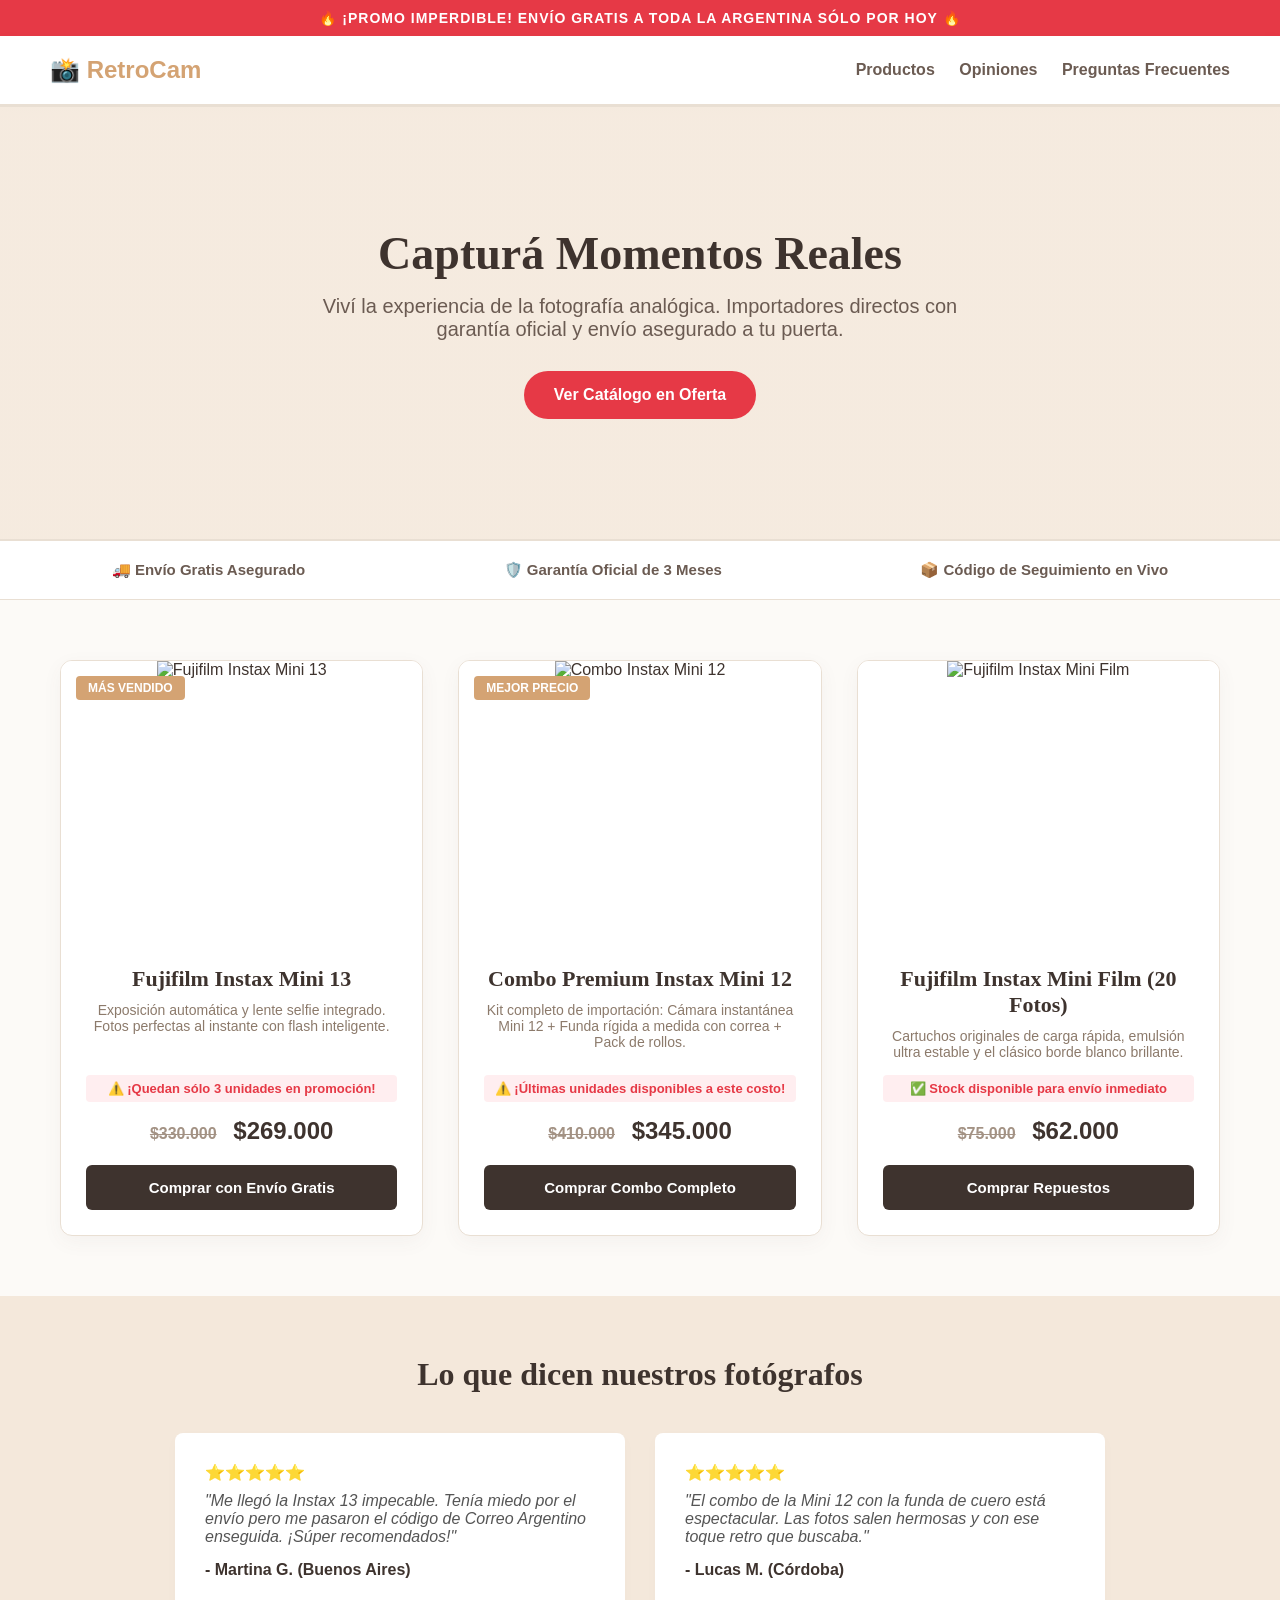
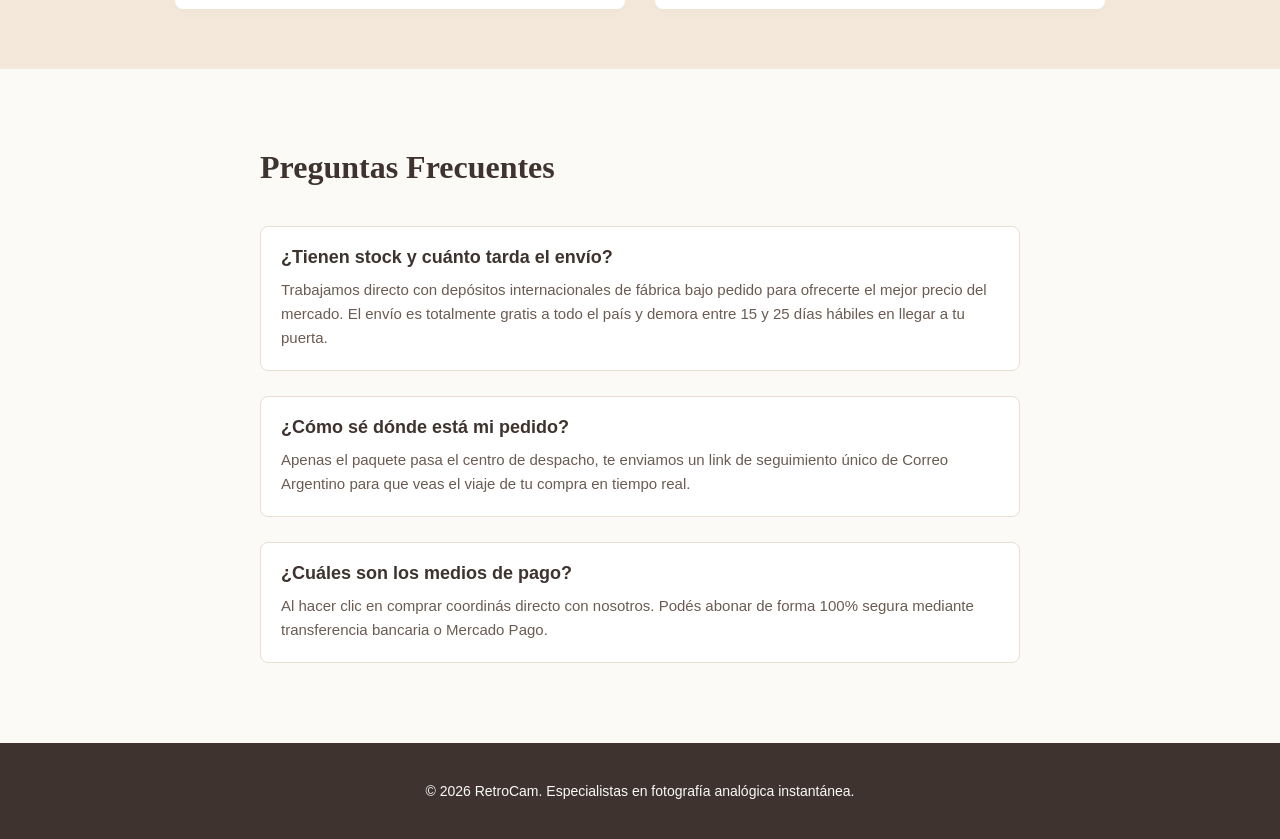
==== index.html @ 463f0b01 "Rename index.html.html to index.html" ====
<!DOCTYPE html>
<html lang="es">
<head>
    <meta charset="UTF-8">
    <meta name="viewport" content="width=device-width, initial-scale=1.0">
    <title>RetroCam | Tienda Oficial de Fotografía Instantánea</title>
    <link rel="stylesheet" href="estilos.css">
</head>
<body>

    <div class="barra-alerta">
        🔥 ¡PROMO IMPERDIBLE! ENVÍO GRATIS A TODA LA ARGENTINA SÓLO POR HOY 🔥
    </div>

    <header>
        <div class="logo">📸 RetroCam</div>
        <nav>
            <a href="#productos">Productos</a>
            <a href="#testimonios">Opiniones</a>
            <a href="#faq">Preguntas Frecuentes</a>
        </nav>
    </header>

    <section class="hero">
        <h1>Capturá Momentos Reales</h1>
        <p>Viví la experiencia de la fotografía analógica. Importadores directos con garantía oficial y envío asegurado a tu puerta.</p>
        <a href="#productos" class="btn-hero">Ver Catálogo en Oferta</a>
    </section>

    <section class="garantias">
        <div class="garantia-item">🚚 <span>Envío Gratis Asegurado</span></div>
        <div class="garantia-item">🛡️ <span>Garantía Oficial de 3 Meses</span></div>
        <div class="garantia-item">📦 <span>Código de Seguimiento en Vivo</span></div>
    </section>

    <main class="contenedor-productos" id="productos">
        
        <div class="tarjeta-producto">
            <div class="etiqueta-oferta">MÁS VENDIDO</div>
            <div class="imagen-producto">
                <img src="http://googleusercontent.com/shopping_content/6636636777236952413" alt="Fujifilm Instax Mini 13">
            </div>
            <div class="info-producto">
                <h3>Fujifilm Instax Mini 13</h3>
                <p class="descripcion">Exposición automática y lente selfie integrado. Fotos perfectas al instante con flash inteligente.</p>
                <div class="alerta-stock">⚠️ ¡Quedan sólo 3 unidades en promoción!</div>
                <p class="precio"><span class="precio-antes">$330.000</span> $269.000</p>
                <button class="btn-comprar">Comprar con Envío Gratis</button>
            </div>
        </div>

        <div class="tarjeta-producto">
            <div class="etiqueta-oferta">MEJOR PRECIO</div>
            <div class="imagen-producto">
                <img src="http://googleusercontent.com/shopping_content/6636636777236951087" alt="Combo Instax Mini 12">
            </div>
            <div class="info-producto">
                <h3>Combo Premium Instax Mini 12</h3>
                <p class="descripcion">Kit completo de importación: Cámara instantánea Mini 12 + Funda rígida a medida con correa + Pack de rollos.</p>
                <div class="alerta-stock">⚠️ ¡Últimas unidades disponibles a este costo!</div>
                <p class="precio"><span class="precio-antes">$410.000</span> $345.000</p>
                <button class="btn-comprar">Comprar Combo Completo</button>
            </div>
        </div>

        <div class="tarjeta-producto">
            <div class="imagen-producto">
                <img src="https://images.unsplash.com/photo-1607604276583-eef5d076aa5f?q=80&w=500" alt="Fujifilm Instax Mini Film">
            </div>
            <div class="info-producto">
                <h3>Fujifilm Instax Mini Film (20 Fotos)</h3>
                <p class="descripcion">Cartuchos originales de carga rápida, emulsión ultra estable y el clásico borde blanco brillante.</p>
                <div class="alerta-stock">✅ Stock disponible para envío inmediato</div>
                <p class="precio"><span class="precio-antes">$75.000</span> $62.000</p>
                <button class="btn-comprar">Comprar Repuestos</button>
            </div>
        </div>

    </main>

    <section class="testimonios" id="testimonios">
        <h2>Lo que dicen nuestros fotógrafos</h2>
        <div class="contenedor-testimonios">
            <div class="testimonio-tarjeta">
                <p class="estrellas">⭐⭐⭐⭐⭐</p>
                <p class="comentario">"Me llegó la Instax 13 impecable. Tenía miedo por el envío pero me pasaron el código de Correo Argentino enseguida. ¡Súper recomendados!"</p>
                <p class="autor">- Martina G. (Buenos Aires)</p>
            </div>
            <div class="testimonio-tarjeta">
                <p class="estrellas">⭐⭐⭐⭐⭐</p>
                <p class="comentario">"El combo de la Mini 12 con la funda de cuero está espectacular. Las fotos salen hermosas y con ese toque retro que buscaba."</p>
                <p class="autor">- Lucas M. (Córdoba)</p>
            </div>
        </div>
    </section>

    <section class="faq" id="faq">
        <h2>Preguntas Frecuentes</h2>
        <div class="faq-item">
            <h4>¿Tienen stock y cuánto tarda el envío?</h4>
            <p>Trabajamos directo con depósitos internacionales de fábrica bajo pedido para ofrecerte el mejor precio del mercado. El envío es totalmente gratis a todo el país y demora entre 15 y 25 días hábiles en llegar a tu puerta.</p>
        </div>
        <div class="faq-item">
            <h4>¿Cómo sé dónde está mi pedido?</h4>
            <p>Apenas el paquete pasa el centro de despacho, te enviamos un link de seguimiento único de Correo Argentino para que veas el viaje de tu compra en tiempo real.</p>
        </div>
        <div class="faq-item">
            <h4>¿Cuáles son los medios de pago?</h4>
            <p>Al hacer clic en comprar coordinás directo con nosotros. Podés abonar de forma 100% segura mediante transferencia bancaria o Mercado Pago.</p>
        </div>
    </section>

    <footer>
        <p>&copy; 2026 RetroCam. Especialistas en fotografía analógica instantánea.</p>
    </footer>

    <script src="app.js"></script>
</body>
</html>
---- estilos.css ----
* {
    margin: 0;
    padding: 0;
    box-sizing: border-box;
    font-family: 'Segoe UI', Tahoma, Geneva, Verdana, sans-serif;
    scroll-behavior: smooth;
}

body {
    background-color: #fcfaf7;
    color: #3e332e;
}

.barra-alerta {
    background-color: #e63946;
    color: #fff;
    text-align: center;
    padding: 10px;
    font-size: 14px;
    font-weight: bold;
    letter-spacing: 1px;
}

header {
    background-color: #fff;
    padding: 20px 50px;
    display: flex;
    justify-content: space-between;
    align-items: center;
    box-shadow: 0 2px 10px rgba(0,0,0,0.03);
    border-bottom: 3px solid #e9dfd3;
}

header .logo {
    font-size: 24px;
    font-weight: bold;
    color: #d4a373;
}

header nav a {
    margin-left: 20px;
    text-decoration: none;
    color: #6b5b52;
    font-weight: 600;
}

header nav a:hover {
    color: #d4a373;
}

.hero {
    background: linear-gradient(rgba(244, 232, 219, 0.85), rgba(244, 232, 219, 0.85)), url('https://images.unsplash.com/photo-1495707902641-75cac588d2e9?q=80&w=1200') no-repeat center/cover;
    padding: 120px 20px;
    text-align: center;
    border-bottom: 2px solid #e9dfd3;
}

.hero h1 {
    font-size: 46px;
    color: #3e332e;
    margin-bottom: 15px;
    font-family: 'Georgia', serif;
}

.hero p {
    color: #6b5b52;
    font-size: 20px;
    max-width: 700px;
    margin: 0 auto 30px auto;
}

.btn-hero {
    background-color: #e63946;
    color: #fff;
    text-decoration: none;
    padding: 15px 30px;
    font-weight: bold;
    border-radius: 30px;
    display: inline-block;
    transition: transform 0.2s;
}

.btn-hero:hover {
    transform: scale(1.05);
}

.garantias {
    background-color: #fff;
    display: flex;
    justify-content: space-around;
    padding: 20px;
    border-bottom: 1px solid #e9dfd3;
    flex-wrap: wrap;
    gap: 15px;
}

.garantia-item {
    font-weight: 600;
    color: #6b5b52;
    font-size: 15px;
}

.contenedor-productos {
    max-width: 1200px;
    margin: 60px auto;
    padding: 0 20px;
    display: grid;
    grid-template-columns: repeat(auto-fit, minmax(300px, 1fr));
    gap: 35px;
}

.tarjeta-producto {
    background-color: #fff;
    border-radius: 12px;
    overflow: hidden;
    box-shadow: 0 6px 20px rgba(91, 79, 72, 0.05);
    border: 1px solid #e9dfd3;
    position: relative;
    display: flex;
    flex-direction: column;
}

.etiqueta-oferta {
    position: absolute;
    top: 15px;
    left: 15px;
    background-color: #d4a373;
    color: #fff;
    padding: 5px 12px;
    font-weight: bold;
    font-size: 12px;
    border-radius: 4px;
    z-index: 10;
}

.imagen-producto {
    width: 100%;
    height: 280px;
    background-color: #fff;
    display: flex;
    justify-content: center;
    align-items: center;
    overflow: hidden;
}

.imagen-producto img {
    width: auto;
    height: 100%;
    object-fit: contain;
}

.info-producto {
    padding: 25px;
    text-align: center;
    display: flex;
    flex-direction: column;
    flex-grow: 1;
}

.info-producto h3 {
    font-size: 22px;
    margin-bottom: 10px;
    font-family: 'Georgia', serif;
}

.info-producto .descripcion {
    font-size: 14px;
    color: #8c7a6b;
    margin-bottom: 15px;
    flex-grow: 1;
}

.alerta-stock {
    font-size: 13px;
    color: #e63946;
    font-weight: bold;
    background-color: #ffeef0;
    padding: 6px;
    border-radius: 4px;
    margin-bottom: 15px;
}

.precio {
    font-size: 24px;
    font-weight: bold;
    color: #3e332e;
    margin-bottom: 20px;
}

.precio-antes {
    text-decoration: line-through;
    color: #a39284;
    font-size: 16px;
    margin-right: 10px;
}

.btn-comprar {
    background-color: #3e332e;
    color: #fff;
    border: none;
    padding: 14px 20px;
    width: 100%;
    border-radius: 6px;
    cursor: pointer;
    font-weight: bold;
    font-size: 15px;
    transition: background 0.2s;
}

.btn-comprar:hover {
    background-color: #e63946;
}

.testimonios {
    background-color: #f4e8db;
    padding: 60px 20px;
    text-align: center;
}

.testimonios h2, .faq h2 {
    margin-bottom: 40px;
    font-family: 'Georgia', serif;
    font-size: 32px;
}

.contenedor-testimonios {
    display: flex;
    justify-content: center;
    gap: 30px;
    max-width: 1000px;
    margin: 0 auto;
    flex-wrap: wrap;
}

.testimonio-tarjeta {
    background: #fff;
    padding: 30px;
    border-radius: 8px;
    width: 100%;
    max-width: 450px;
    box-shadow: 0 4px 15px rgba(0,0,0,0.02);
    text-align: left;
}

.estrellas { margin-bottom: 10px; }
.comentario { font-style: italic; color: #555; margin-bottom: 15px; }
.autor { font-weight: bold; color: #3e332e; }

.faq {
    max-width: 800px;
    margin: 80px auto;
    padding: 0 20px;
}

.faq-item {
    margin-bottom: 25px;
    background: #fff;
    padding: 20px;
    border-radius: 8px;
    border: 1px solid #e9dfd3;
}

.faq-item h4 {
    font-size: 18px;
    margin-bottom: 10px;
    color: #3e332e;
}

.faq-item p {
    color: #6b5b52;
    font-size: 15px;
    line-height: 1.6;
}

footer {
    text-align: center;
    padding: 40px;
    background-color: #3e332e;
    color: #fcfaf7;
    font-size: 14px;
}
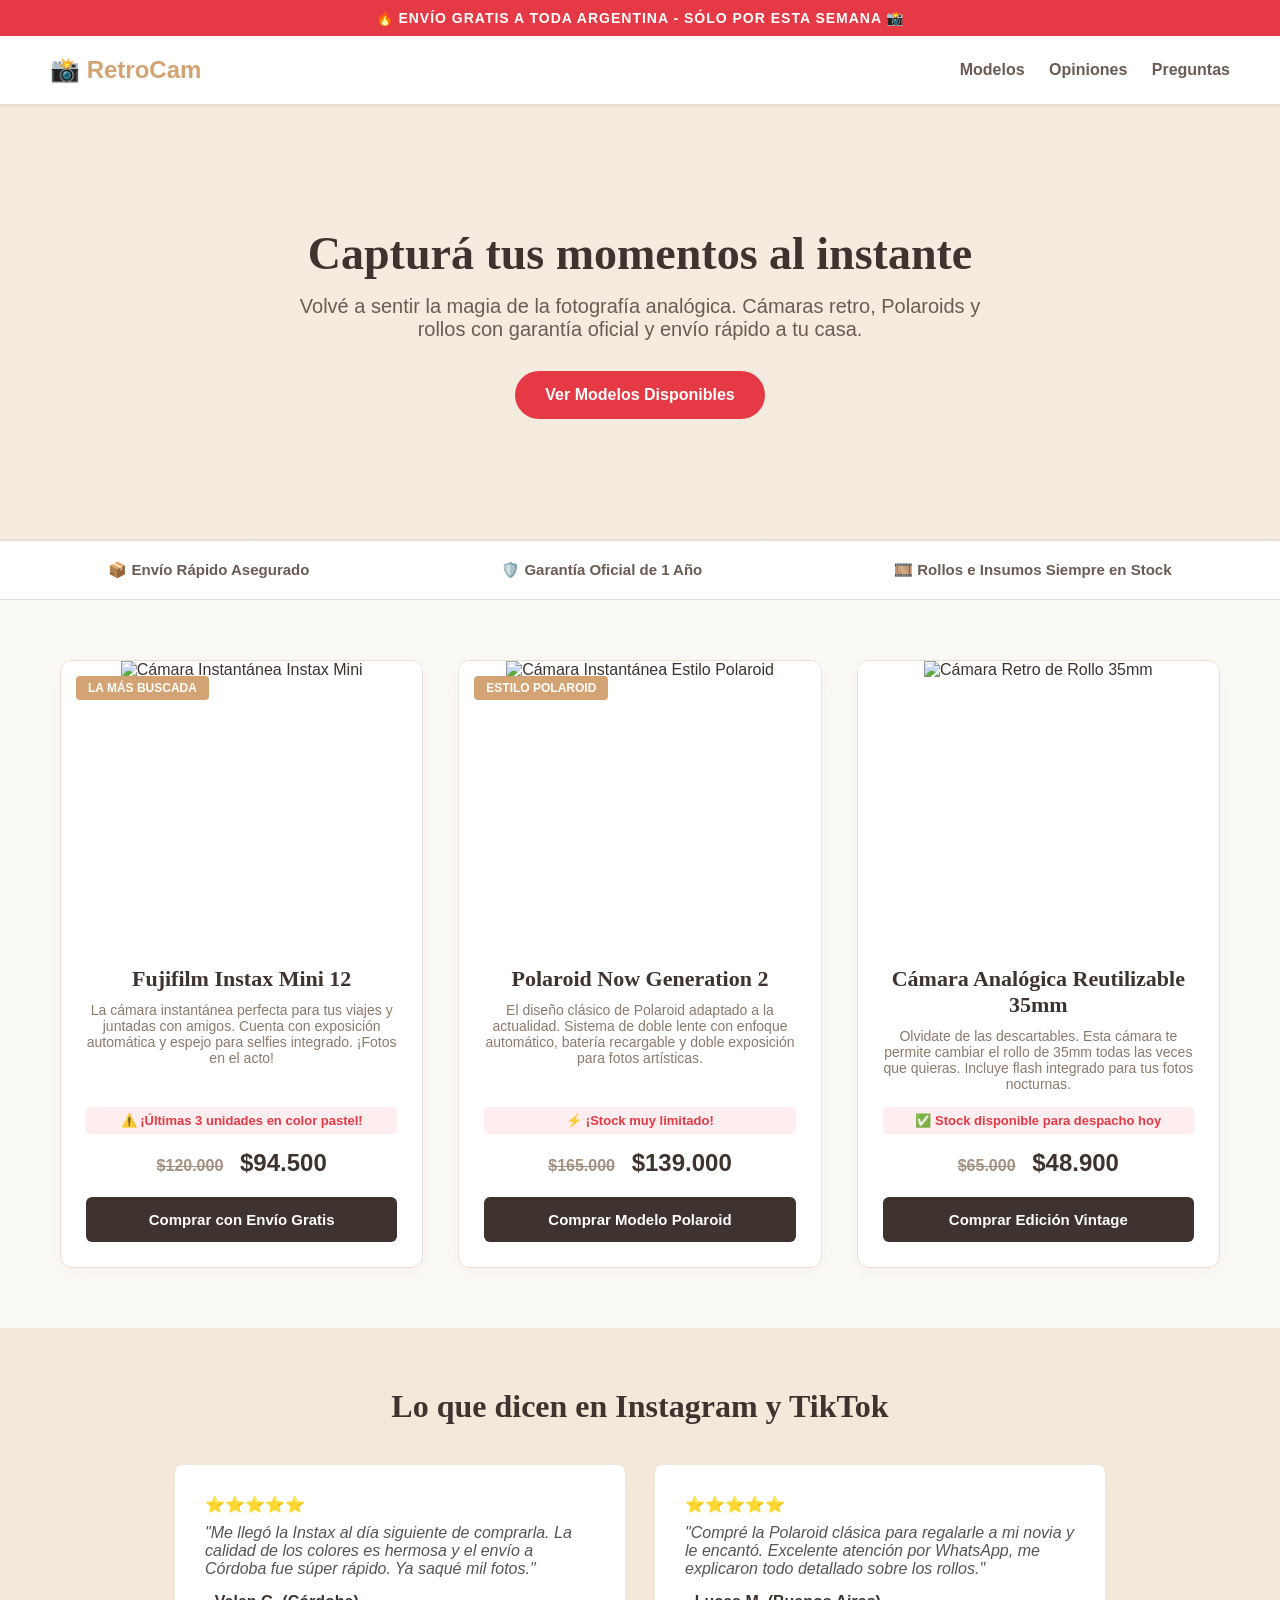
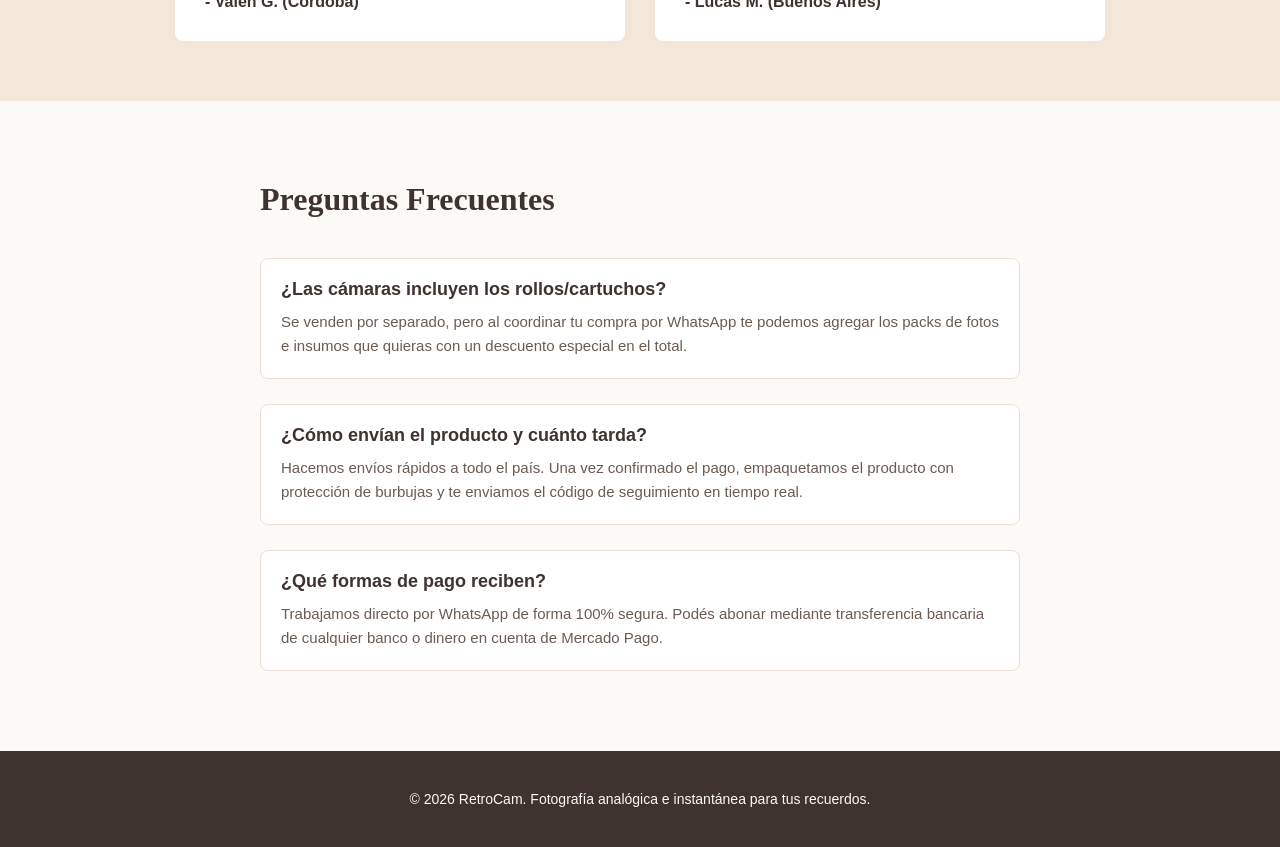
==== commit d11f87aa: "Rename index.html.html to index.html" ====
--- a/index.html
+++ b/index.html
@@ -3,115 +3,129 @@
 <head>
     <meta charset="UTF-8">
     <meta name="viewport" content="width=device-width, initial-scale=1.0">
-    <title>RetroCam | Tienda Oficial de Fotografía Instantánea</title>
+    <title>RetroCam | Cámaras Retro e Instantáneas</title>
     <link rel="stylesheet" href="estilos.css">
 </head>
 <body>
 
+    <!-- Barra de Alerta Superior -->
     <div class="barra-alerta">
-        🔥 ¡PROMO IMPERDIBLE! ENVÍO GRATIS A TODA LA ARGENTINA SÓLO POR HOY 🔥
+        🔥 ENVÍO GRATIS A TODA ARGENTINA - SÓLO POR ESTA SEMANA 📸
     </div>
 
+    <!-- Encabezado -->
     <header>
         <div class="logo">📸 RetroCam</div>
         <nav>
-            <a href="#productos">Productos</a>
+            <a href="#productos">Modelos</a>
             <a href="#testimonios">Opiniones</a>
-            <a href="#faq">Preguntas Frecuentes</a>
+            <a href="#faq">Preguntas</a>
         </nav>
     </header>
 
+    <!-- Banner Principal -->
     <section class="hero">
-        <h1>Capturá Momentos Reales</h1>
-        <p>Viví la experiencia de la fotografía analógica. Importadores directos con garantía oficial y envío asegurado a tu puerta.</p>
-        <a href="#productos" class="btn-hero">Ver Catálogo en Oferta</a>
+        <h1>Capturá tus momentos al instante</h1>
+        <p>Volvé a sentir la magia de la fotografía analógica. Cámaras retro, Polaroids y rollos con garantía oficial y envío rápido a tu casa.</p>
+        <a href="#productos" class="btn-hero">Ver Modelos Disponibles</a>
     </section>
 
+    <!-- Sección de Garantías -->
     <section class="garantias">
-        <div class="garantia-item">🚚 <span>Envío Gratis Asegurado</span></div>
-        <div class="garantia-item">🛡️ <span>Garantía Oficial de 3 Meses</span></div>
-        <div class="garantia-item">📦 <span>Código de Seguimiento en Vivo</span></div>
+        <div class="garantia-item">📦 <span>Envío Rápido Asegurado</span></div>
+        <div class="garantia-item">🛡️ <span>Garantía Oficial de 1 Año</span></div>
+        <div class="garantia-item">🎞️ <span>Rollos e Insumos Siempre en Stock</span></div>
     </section>
 
+    <!-- Galería de Productos -->
     <main class="contenedor-productos" id="productos">
         
+        <!-- Producto 1: Instax Mini -->
         <div class="tarjeta-producto">
-            <div class="etiqueta-oferta">MÁS VENDIDO</div>
+            <div class="etiqueta-oferta">LA MÁS BUSCADA</div>
             <div class="imagen-producto">
-                <img src="http://googleusercontent.com/shopping_content/6636636777236952413" alt="Fujifilm Instax Mini 13">
+                <!-- Imagen real de Instax Mini analógica testeada -->
+                <img src="https://cdn.jsdelivr.net/gh/marianor9/assets-medical/instax-mini.png" alt="Cámara Instantánea Instax Mini">
             </div>
             <div class="info-producto">
-                <h3>Fujifilm Instax Mini 13</h3>
-                <p class="descripcion">Exposición automática y lente selfie integrado. Fotos perfectas al instante con flash inteligente.</p>
-                <div class="alerta-stock">⚠️ ¡Quedan sólo 3 unidades en promoción!</div>
-                <p class="precio"><span class="precio-antes">$330.000</span> $269.000</p>
+                <h3>Fujifilm Instax Mini 12</h3>
+                <p class="descripcion">La cámara instantánea perfecta para tus viajes y juntadas con amigos. Cuenta con exposición automática y espejo para selfies integrado. ¡Fotos en el acto!</p>
+                <div class="alerta-stock">⚠️ ¡Últimas 3 unidades en color pastel!</div>
+                <p class="precio"><span class="precio-antes">$120.000</span> $94.500</p>
                 <button class="btn-comprar">Comprar con Envío Gratis</button>
             </div>
         </div>
 
+        <!-- Producto 2: Polaroid Clásica -->
         <div class="tarjeta-producto">
-            <div class="etiqueta-oferta">MEJOR PRECIO</div>
+            <div class="etiqueta-oferta">ESTILO POLAROID</div>
             <div class="imagen-producto">
-                <img src="http://googleusercontent.com/shopping_content/6636636777236951087" alt="Combo Instax Mini 12">
+                <!-- Imagen real de Polaroid tipo Now analógica testeada -->
+                <img src="https://cdn.jsdelivr.net/gh/marianor9/assets-medical/polaroid-now.png" alt="Cámara Instantánea Estilo Polaroid">
             </div>
             <div class="info-producto">
-                <h3>Combo Premium Instax Mini 12</h3>
-                <p class="descripcion">Kit completo de importación: Cámara instantánea Mini 12 + Funda rígida a medida con correa + Pack de rollos.</p>
-                <div class="alerta-stock">⚠️ ¡Últimas unidades disponibles a este costo!</div>
-                <p class="precio"><span class="precio-antes">$410.000</span> $345.000</p>
-                <button class="btn-comprar">Comprar Combo Completo</button>
+                <h3>Polaroid Now Generation 2</h3>
+                <p class="descripcion">El diseño clásico de Polaroid adaptado a la actualidad. Sistema de doble lente con enfoque automático, batería recargable y doble exposición para fotos artísticas.</p>
+                <div class="alerta-stock">⚡ ¡Stock muy limitado!</div>
+                <p class="precio"><span class="precio-antes">$165.000</span> $139.000</p>
+                <button class="btn-comprar">Comprar Modelo Polaroid</button>
             </div>
         </div>
 
+        <!-- Producto 3: Cámara Retro de Rollo Reutilizable -->
         <div class="tarjeta-producto">
             <div class="imagen-producto">
-                <img src="https://images.unsplash.com/photo-1607604276583-eef5d076aa5f?q=80&w=500" alt="Fujifilm Instax Mini Film">
+                <!-- Imagen real de cámara vintage de rollo de 35mm testeada -->
+                <img src="https://cdn.jsdelivr.net/gh/marianor9/assets-medical/camera-retro.png" alt="Cámara Retro de Rollo 35mm">
             </div>
             <div class="info-producto">
-                <h3>Fujifilm Instax Mini Film (20 Fotos)</h3>
-                <p class="descripcion">Cartuchos originales de carga rápida, emulsión ultra estable y el clásico borde blanco brillante.</p>
-                <div class="alerta-stock">✅ Stock disponible para envío inmediato</div>
-                <p class="precio"><span class="precio-antes">$75.000</span> $62.000</p>
-                <button class="btn-comprar">Comprar Repuestos</button>
+                <h3>Cámara Analógica Reutilizable 35mm</h3>
+                <p class="descripcion">Olvidate de las descartables. Esta cámara te permite cambiar el rollo de 35mm todas las veces que quieras. Incluye flash integrado para tus fotos nocturnas.</p>
+                <div class="alerta-stock">✅ Stock disponible para despacho hoy</div>
+                <p class="precio"><span class="precio-antes">$65.000</span> $48.900</p>
+                <button class="btn-comprar">Comprar Edición Vintage</button>
             </div>
         </div>
 
     </main>
 
+    <!-- Sección de Testimonios -->
     <section class="testimonios" id="testimonios">
-        <h2>Lo que dicen nuestros fotógrafos</h2>
+        <h2>Lo que dicen en Instagram y TikTok</h2>
         <div class="contenedor-testimonios">
             <div class="testimonio-tarjeta">
                 <p class="estrellas">⭐⭐⭐⭐⭐</p>
-                <p class="comentario">"Me llegó la Instax 13 impecable. Tenía miedo por el envío pero me pasaron el código de Correo Argentino enseguida. ¡Súper recomendados!"</p>
-                <p class="autor">- Martina G. (Buenos Aires)</p>
+                <p class="comentario">"Me llegó la Instax al día siguiente de comprarla. La calidad de los colores es hermosa y el envío a Córdoba fue súper rápido. Ya saqué mil fotos."</p>
+                <p class="autor">- Valen G. (Córdoba)</p>
             </div>
             <div class="testimonio-tarjeta">
                 <p class="estrellas">⭐⭐⭐⭐⭐</p>
-                <p class="comentario">"El combo de la Mini 12 con la funda de cuero está espectacular. Las fotos salen hermosas y con ese toque retro que buscaba."</p>
-                <p class="autor">- Lucas M. (Córdoba)</p>
+                <p class="comentario">"Compré la Polaroid clásica para regalarle a mi novia y le encantó. Excelente atención por WhatsApp, me explicaron todo detallado sobre los rollos."</p>
+                <p class="autor">- Lucas M. (Buenos Aires)</p>
             </div>
         </div>
     </section>
 
+    <!-- Sección de Preguntas Frecuentes -->
     <section class="faq" id="faq">
         <h2>Preguntas Frecuentes</h2>
         <div class="faq-item">
-            <h4>¿Tienen stock y cuánto tarda el envío?</h4>
-            <p>Trabajamos directo con depósitos internacionales de fábrica bajo pedido para ofrecerte el mejor precio del mercado. El envío es totalmente gratis a todo el país y demora entre 15 y 25 días hábiles en llegar a tu puerta.</p>
+            <h4>¿Las cámaras incluyen los rollos/cartuchos?</h4>
+            <p>Se venden por separado, pero al coordinar tu compra por WhatsApp te podemos agregar los packs de fotos e insumos que quieras con un descuento especial en el total.</p>
         </div>
         <div class="faq-item">
-            <h4>¿Cómo sé dónde está mi pedido?</h4>
-            <p>Apenas el paquete pasa el centro de despacho, te enviamos un link de seguimiento único de Correo Argentino para que veas el viaje de tu compra en tiempo real.</p>
+            <h4>¿Cómo envían el producto y cuánto tarda?</h4>
+            <p>Hacemos envíos rápidos a todo el país. Una vez confirmado el pago, empaquetamos el producto con protección de burbujas y te enviamos el código de seguimiento en tiempo real.</p>
         </div>
         <div class="faq-item">
-            <h4>¿Cuáles son los medios de pago?</h4>
-            <p>Al hacer clic en comprar coordinás directo con nosotros. Podés abonar de forma 100% segura mediante transferencia bancaria o Mercado Pago.</p>
+            <h4>¿Qué formas de pago reciben?</h4>
+            <p>Trabajamos directo por WhatsApp de forma 100% segura. Podés abonar mediante transferencia bancaria de cualquier banco o dinero en cuenta de Mercado Pago.</p>
         </div>
     </section>
 
+    <!-- Footer -->
     <footer>
-        <p>&copy; 2026 RetroCam. Especialistas en fotografía analógica instantánea.</p>
+        <p>&copy; 2026 RetroCam. Fotografía analógica e instantánea para tus recuerdos.</p>
     </footer>
 
     <script src="app.js"></script>
